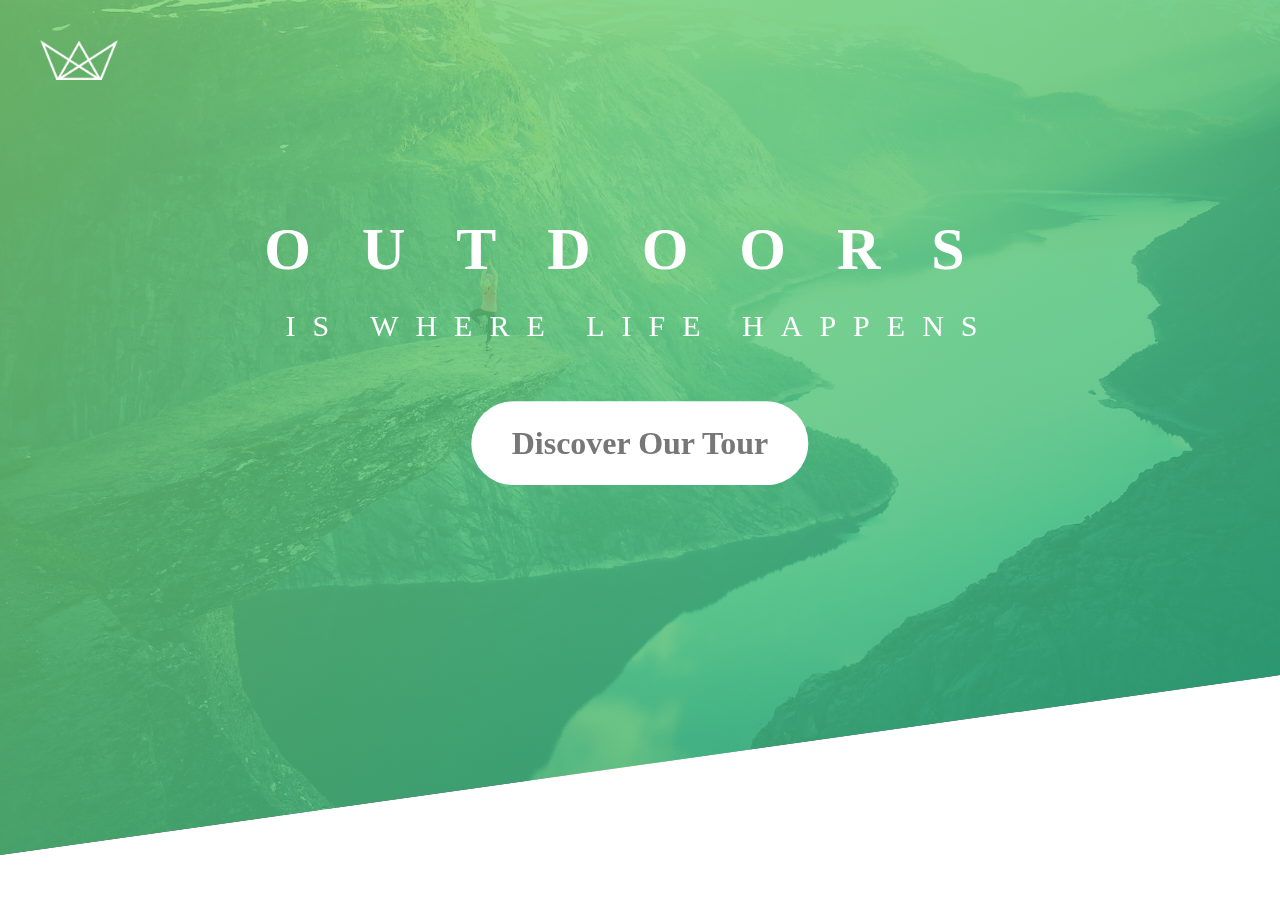
==== natours/natours.html @ 63227fed "Rename index.html to natours.html" ====
<!DOCTYPE html>
<html lang="en" dir="ltr">
  <head>
    <meta charset="utf-8">
    <link rel="stylesheet" href="master.css">
    <link href="https://fonts.googleapis.com/css2?family=Lato:wght@100;400;700&display=swap" rel="stylesheet">
    <title></title>
  </head>




  <body>


    <header class="header">

<div class="logo-box">
<img src="images/logo-white.png" alt="logo " class="logo">
</div>

<div class="textbox">

<h1 class="heading">
  <span class="mainhead">OUTDOORS</span>
  <span class="subhead">IS WHERE LIFE HAPPENS</span>
  <a href="#" class="btn btn-white">Discover Our Tour</a>
</h1>

</div>


    </header>


  </body>
</html>
---- natours/master.css ----
*{
  margin:0px;
  padding: 0px;
  box-sizing: border-box;
}


body{
  font-style: "Lato" ,san-serif;
   font-weight: 400;
   font-size: 16px;
   line-height: 1.7;
   color: #777;

}

header{
  height: 95vh;

  background-image:linear-gradient(to bottom right ,hsla(111, 54%, 63%, 0.8),hsla(159, 63%, 43%, 0.8)),url("images/hero.jpg");
position: relative;
  background-repeat: no-repeat;
  background-attachment: scroll;
  background-size: cover;
  background-position: top;
clip-path: polygon(0% 0%,100% 0%,100% 75vh ,0% 100%);
}


.logo-box{
  position:absolute;
  top:40px;
  left:40px;

}

.logo{
  height: 40px;

}

.textbox{
  position: absolute;
  top:40%;
  left:50%;
  transform: translate(-50%,-50%);
  text-align: center;


}

.heading{
  color:white;
  backface-visibility: hidden;   /*it is to avoid shakiness in animation */
}


.mainhead{
  display: block;
  font-size:60px;
  letter-spacing:51px;
  font-weight: 700;
  animation: moveright;
  animation-duration: 2s;
animation-timing-function: ease-out; /* shows how fast and slow the animation will go it is fast at beg and slow at end  */
}


.subhead{
  display: block;
font-size: 30px;
font-weight: 100;
letter-spacing: 17px;

animation: moveleft;
animation-duration: 2s;
animation-timing-function: ease-out;
margin-bottom: 50px;

}




@keyframes moveright {
  0%{
    opacity:  0;
    transform: translateX(-40%);
  }

70%{
  opacity: 0.7;
  transform: translateX(20px);
}


100%{
  opacity: 1;
  transform: translateX(0%);
}

}



@keyframes moveleft {
  0%{
    opacity:  0;
    transform: translateX(400px);
  }

70%{
  opacity: 0.7;
  transform: translateX(-20px);
}


100%{
  opacity: 1;
  transform: translateX(0%);
}

}






.btn{
  border-radius: 100px;
  padding: 15px 40px;
text-decoration: none;
transition: all 0.2s ;   /* alternative of @keyframes animation it makes transition smooth and not abrupt changes */
display: inline-block;
animation-fill-mode: backwards;
}


.btn:hover{
transform: translateY(-3px);
box-shadow: 0 10px 20px rgba(0, 0, 0, 0.2);

}


.btn:active{
transform: translateY(1px);
box-shadow: 0 5px 10px rgba(0, 0, 0, 0.2);

}




.btn-white{

  background-color: white;
  color:#777;
}
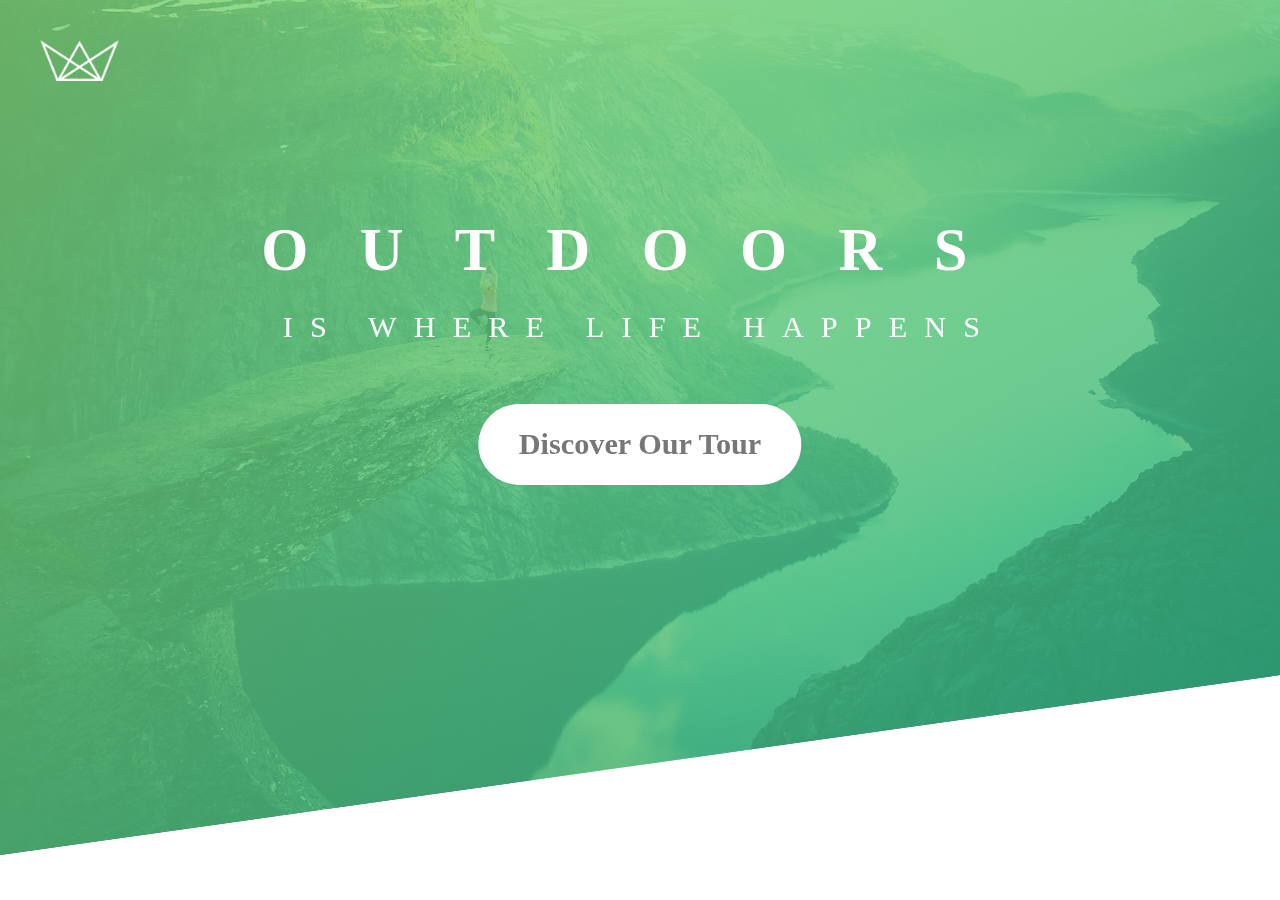
==== commit ac68e053: "installed a sass file .scss" ====
--- a/natours/natours.html
+++ b/natours/natours.html
@@ -2,7 +2,7 @@
 <html lang="en" dir="ltr">
   <head>
     <meta charset="utf-8">
-    <link rel="stylesheet" href="master.css">
+    <link rel="stylesheet" href="styles.css">
     <link href="https://fonts.googleapis.com/css2?family=Lato:wght@100;400;700&display=swap" rel="stylesheet">
     <title></title>
   </head>
--- a/natours/styles.css
+++ b/natours/styles.css
@@ -0,0 +1,190 @@
+* {
+  margin: 0px;
+  padding: 0px;
+  -webkit-box-sizing: border-box;
+          box-sizing: border-box;
+}
+
+html {
+  font-size: 63%;
+}
+
+body {
+  font-style: "Lato" ,san-serif;
+  font-weight: 400;
+  font-size: 1.6rem;
+  line-height: 1.7;
+  color: #777;
+}
+
+header {
+  height: 95vh;
+  background-image: -webkit-gradient(linear, left top, right bottom, from(rgba(125, 212, 110, 0.8)), to(rgba(41, 179, 130, 0.8))), url("images/hero.jpg");
+  background-image: linear-gradient(to bottom right, rgba(125, 212, 110, 0.8), rgba(41, 179, 130, 0.8)), url("images/hero.jpg");
+  position: relative;
+  background-repeat: no-repeat;
+  background-attachment: scroll;
+  background-size: cover;
+  background-position: top;
+  -webkit-clip-path: polygon(0% 0%, 100% 0%, 100% 75vh, 0% 100%);
+          clip-path: polygon(0% 0%, 100% 0%, 100% 75vh, 0% 100%);
+}
+
+.logo-box {
+  position: absolute;
+  top: 4rem;
+  left: 4rem;
+}
+
+.logo {
+  height: 4rem;
+}
+
+.textbox {
+  position: absolute;
+  top: 40%;
+  left: 50%;
+  -webkit-transform: translate(-50%, -50%);
+          transform: translate(-50%, -50%);
+  text-align: center;
+}
+
+.heading {
+  color: white;
+  -webkit-backface-visibility: hidden;
+          backface-visibility: hidden;
+  /*it is to avoid shakiness in animation */
+}
+
+.mainhead {
+  display: block;
+  font-size: 6rem;
+  letter-spacing: 5.1rem;
+  font-weight: 700;
+  -webkit-animation: moveright;
+          animation: moveright;
+  -webkit-animation-duration: 2s;
+          animation-duration: 2s;
+  -webkit-animation-timing-function: ease-out;
+          animation-timing-function: ease-out;
+  /* shows how fast and slow the animation will go it is fast at beg and slow at end  */
+}
+
+.subhead {
+  display: block;
+  font-size: 3rem;
+  font-weight: 100;
+  letter-spacing: 1.7rem;
+  -webkit-animation: moveleft;
+          animation: moveleft;
+  -webkit-animation-duration: 2s;
+          animation-duration: 2s;
+  -webkit-animation-timing-function: ease-out;
+          animation-timing-function: ease-out;
+  margin-bottom: 5rem;
+}
+
+@-webkit-keyframes moveright {
+  0% {
+    opacity: 0;
+    -webkit-transform: translateX(-40%);
+            transform: translateX(-40%);
+  }
+  70% {
+    opacity: 0.7;
+    -webkit-transform: translateX(2rem);
+            transform: translateX(2rem);
+  }
+  100% {
+    opacity: 1;
+    -webkit-transform: translateX(0%);
+            transform: translateX(0%);
+  }
+}
+
+@keyframes moveright {
+  0% {
+    opacity: 0;
+    -webkit-transform: translateX(-40%);
+            transform: translateX(-40%);
+  }
+  70% {
+    opacity: 0.7;
+    -webkit-transform: translateX(2rem);
+            transform: translateX(2rem);
+  }
+  100% {
+    opacity: 1;
+    -webkit-transform: translateX(0%);
+            transform: translateX(0%);
+  }
+}
+
+@-webkit-keyframes moveleft {
+  0% {
+    opacity: 0;
+    -webkit-transform: translateX(4rem);
+            transform: translateX(4rem);
+  }
+  70% {
+    opacity: 0.7;
+    -webkit-transform: translateX(-2rem);
+            transform: translateX(-2rem);
+  }
+  100% {
+    opacity: 1;
+    -webkit-transform: translateX(0%);
+            transform: translateX(0%);
+  }
+}
+
+@keyframes moveleft {
+  0% {
+    opacity: 0;
+    -webkit-transform: translateX(4rem);
+            transform: translateX(4rem);
+  }
+  70% {
+    opacity: 0.7;
+    -webkit-transform: translateX(-2rem);
+            transform: translateX(-2rem);
+  }
+  100% {
+    opacity: 1;
+    -webkit-transform: translateX(0%);
+            transform: translateX(0%);
+  }
+}
+
+.btn {
+  border-radius: 10rem;
+  padding: 1.5rem 4rem;
+  text-decoration: none;
+  -webkit-transition: all 0.2s;
+  transition: all 0.2s;
+  /* alternative of @keyframes animation it makes transition smooth and not abrupt changes */
+  display: inline-block;
+  -webkit-animation-fill-mode: backwards;
+          animation-fill-mode: backwards;
+  font-size: 3rem;
+}
+
+.btn:hover {
+  -webkit-transform: translateY(-3px);
+          transform: translateY(-3px);
+  -webkit-box-shadow: 0 2px 20px rgba(0, 0, 0, 0.2);
+          box-shadow: 0 2px 20px rgba(0, 0, 0, 0.2);
+}
+
+.btn:active {
+  -webkit-transform: translateY(1px);
+          transform: translateY(1px);
+  -webkit-box-shadow: 0 10px 10px rgba(0, 0, 0, 0.2);
+          box-shadow: 0 10px 10px rgba(0, 0, 0, 0.2);
+}
+
+.btn-white {
+  background-color: white;
+  color: #777;
+}
+/*# sourceMappingURL=styles.css.map */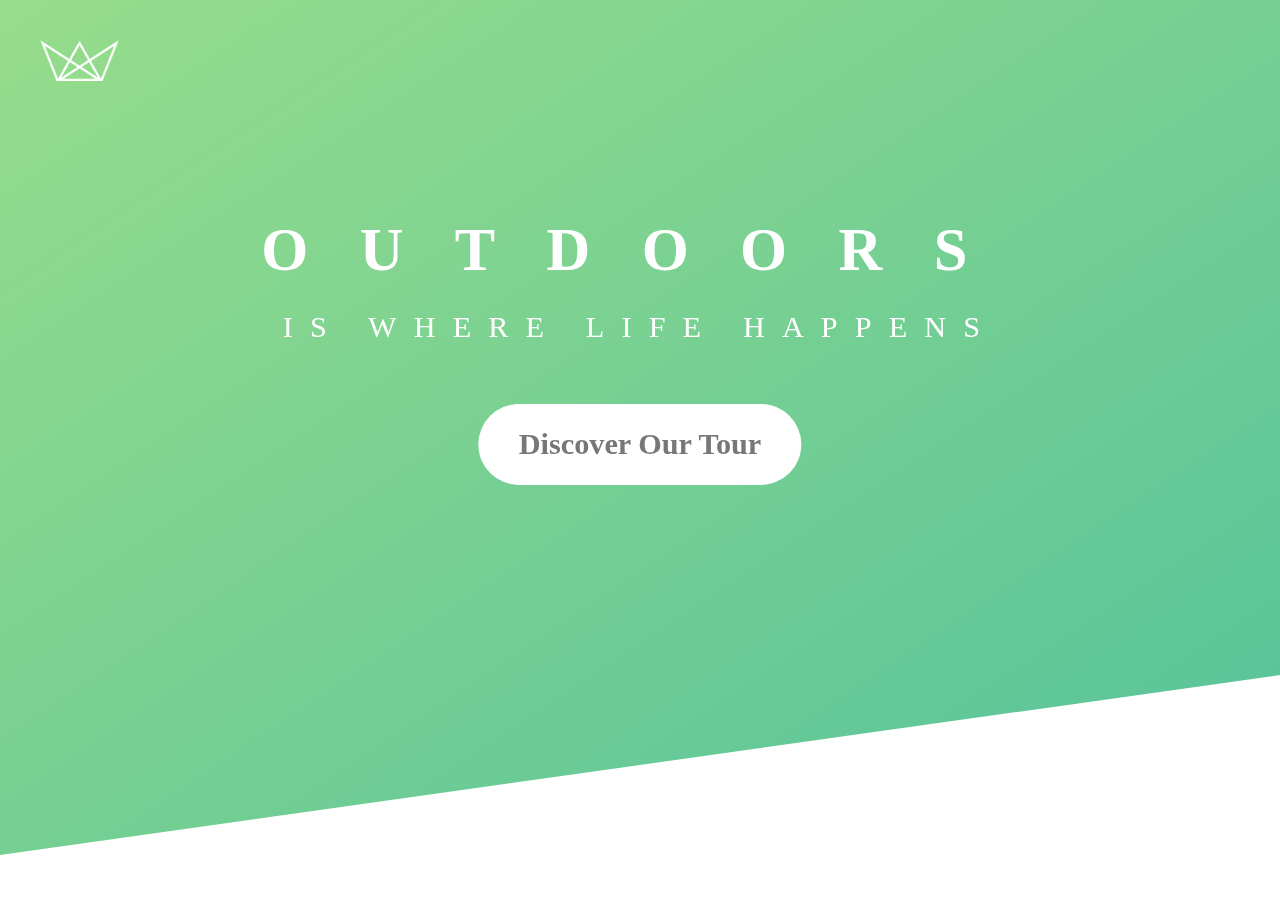
==== commit 8cd60bf0: "new architecture made broke the projects in multiple sass file" ====
--- a/natours/natours.html
+++ b/natours/natours.html
@@ -2,7 +2,7 @@
 <html lang="en" dir="ltr">
   <head>
     <meta charset="utf-8">
-    <link rel="stylesheet" href="styles.css">
+    <link rel="stylesheet" href="sass/styles.css">
     <link href="https://fonts.googleapis.com/css2?family=Lato:wght@100;400;700&display=swap" rel="stylesheet">
     <title></title>
   </head>
--- a/natours/sass/styles.css
+++ b/natours/sass/styles.css
@@ -0,0 +1,190 @@
+* {
+  margin: 0px;
+  padding: 0px;
+  -webkit-box-sizing: border-box;
+          box-sizing: border-box;
+}
+
+html {
+  font-size: 63%;
+}
+
+body {
+  font-style: "Lato" ,san-serif;
+  font-weight: 400;
+  font-size: 1.6rem;
+  line-height: 1.7;
+  color: #777;
+}
+
+header {
+  height: 95vh;
+  background-image: -webkit-gradient(linear, left top, right bottom, from(rgba(125, 212, 110, 0.8)), to(rgba(41, 179, 130, 0.8))), url("images/hero.jpg");
+  background-image: linear-gradient(to bottom right, rgba(125, 212, 110, 0.8), rgba(41, 179, 130, 0.8)), url("images/hero.jpg");
+  position: relative;
+  background-repeat: no-repeat;
+  background-attachment: scroll;
+  background-size: cover;
+  background-position: top;
+  -webkit-clip-path: polygon(0% 0%, 100% 0%, 100% 75vh, 0% 100%);
+          clip-path: polygon(0% 0%, 100% 0%, 100% 75vh, 0% 100%);
+}
+
+.logo-box {
+  position: absolute;
+  top: 4rem;
+  left: 4rem;
+}
+
+.logo {
+  height: 4rem;
+}
+
+.textbox {
+  position: absolute;
+  top: 40%;
+  left: 50%;
+  -webkit-transform: translate(-50%, -50%);
+          transform: translate(-50%, -50%);
+  text-align: center;
+}
+
+.heading {
+  color: white;
+  -webkit-backface-visibility: hidden;
+          backface-visibility: hidden;
+  /*it is to avoid shakiness in animation */
+}
+
+.mainhead {
+  display: block;
+  font-size: 6rem;
+  letter-spacing: 5.1rem;
+  font-weight: 700;
+  -webkit-animation: moveright;
+          animation: moveright;
+  -webkit-animation-duration: 2s;
+          animation-duration: 2s;
+  -webkit-animation-timing-function: ease-out;
+          animation-timing-function: ease-out;
+  /* shows how fast and slow the animation will go it is fast at beg and slow at end  */
+}
+
+.subhead {
+  display: block;
+  font-size: 3rem;
+  font-weight: 100;
+  letter-spacing: 1.7rem;
+  -webkit-animation: moveleft;
+          animation: moveleft;
+  -webkit-animation-duration: 2s;
+          animation-duration: 2s;
+  -webkit-animation-timing-function: ease-out;
+          animation-timing-function: ease-out;
+  margin-bottom: 5rem;
+}
+
+@-webkit-keyframes moveright {
+  0% {
+    opacity: 0;
+    -webkit-transform: translateX(-40%);
+            transform: translateX(-40%);
+  }
+  70% {
+    opacity: 0.7;
+    -webkit-transform: translateX(2rem);
+            transform: translateX(2rem);
+  }
+  100% {
+    opacity: 1;
+    -webkit-transform: translateX(0%);
+            transform: translateX(0%);
+  }
+}
+
+@keyframes moveright {
+  0% {
+    opacity: 0;
+    -webkit-transform: translateX(-40%);
+            transform: translateX(-40%);
+  }
+  70% {
+    opacity: 0.7;
+    -webkit-transform: translateX(2rem);
+            transform: translateX(2rem);
+  }
+  100% {
+    opacity: 1;
+    -webkit-transform: translateX(0%);
+            transform: translateX(0%);
+  }
+}
+
+@-webkit-keyframes moveleft {
+  0% {
+    opacity: 0;
+    -webkit-transform: translateX(4rem);
+            transform: translateX(4rem);
+  }
+  70% {
+    opacity: 0.7;
+    -webkit-transform: translateX(-2rem);
+            transform: translateX(-2rem);
+  }
+  100% {
+    opacity: 1;
+    -webkit-transform: translateX(0%);
+            transform: translateX(0%);
+  }
+}
+
+@keyframes moveleft {
+  0% {
+    opacity: 0;
+    -webkit-transform: translateX(4rem);
+            transform: translateX(4rem);
+  }
+  70% {
+    opacity: 0.7;
+    -webkit-transform: translateX(-2rem);
+            transform: translateX(-2rem);
+  }
+  100% {
+    opacity: 1;
+    -webkit-transform: translateX(0%);
+            transform: translateX(0%);
+  }
+}
+
+.btn {
+  border-radius: 10rem;
+  padding: 1.5rem 4rem;
+  text-decoration: none;
+  -webkit-transition: all 0.2s;
+  transition: all 0.2s;
+  /* alternative of @keyframes animation it makes transition smooth and not abrupt changes */
+  display: inline-block;
+  -webkit-animation-fill-mode: backwards;
+          animation-fill-mode: backwards;
+  font-size: 3rem;
+}
+
+.btn:hover {
+  -webkit-transform: translateY(-3px);
+          transform: translateY(-3px);
+  -webkit-box-shadow: 0 2px 20px rgba(0, 0, 0, 0.2);
+          box-shadow: 0 2px 20px rgba(0, 0, 0, 0.2);
+}
+
+.btn:active {
+  -webkit-transform: translateY(1px);
+          transform: translateY(1px);
+  -webkit-box-shadow: 0 10px 10px rgba(0, 0, 0, 0.2);
+          box-shadow: 0 10px 10px rgba(0, 0, 0, 0.2);
+}
+
+.btn-white {
+  background-color: white;
+  color: #777;
+}
+/*# sourceMappingURL=styles.css.map */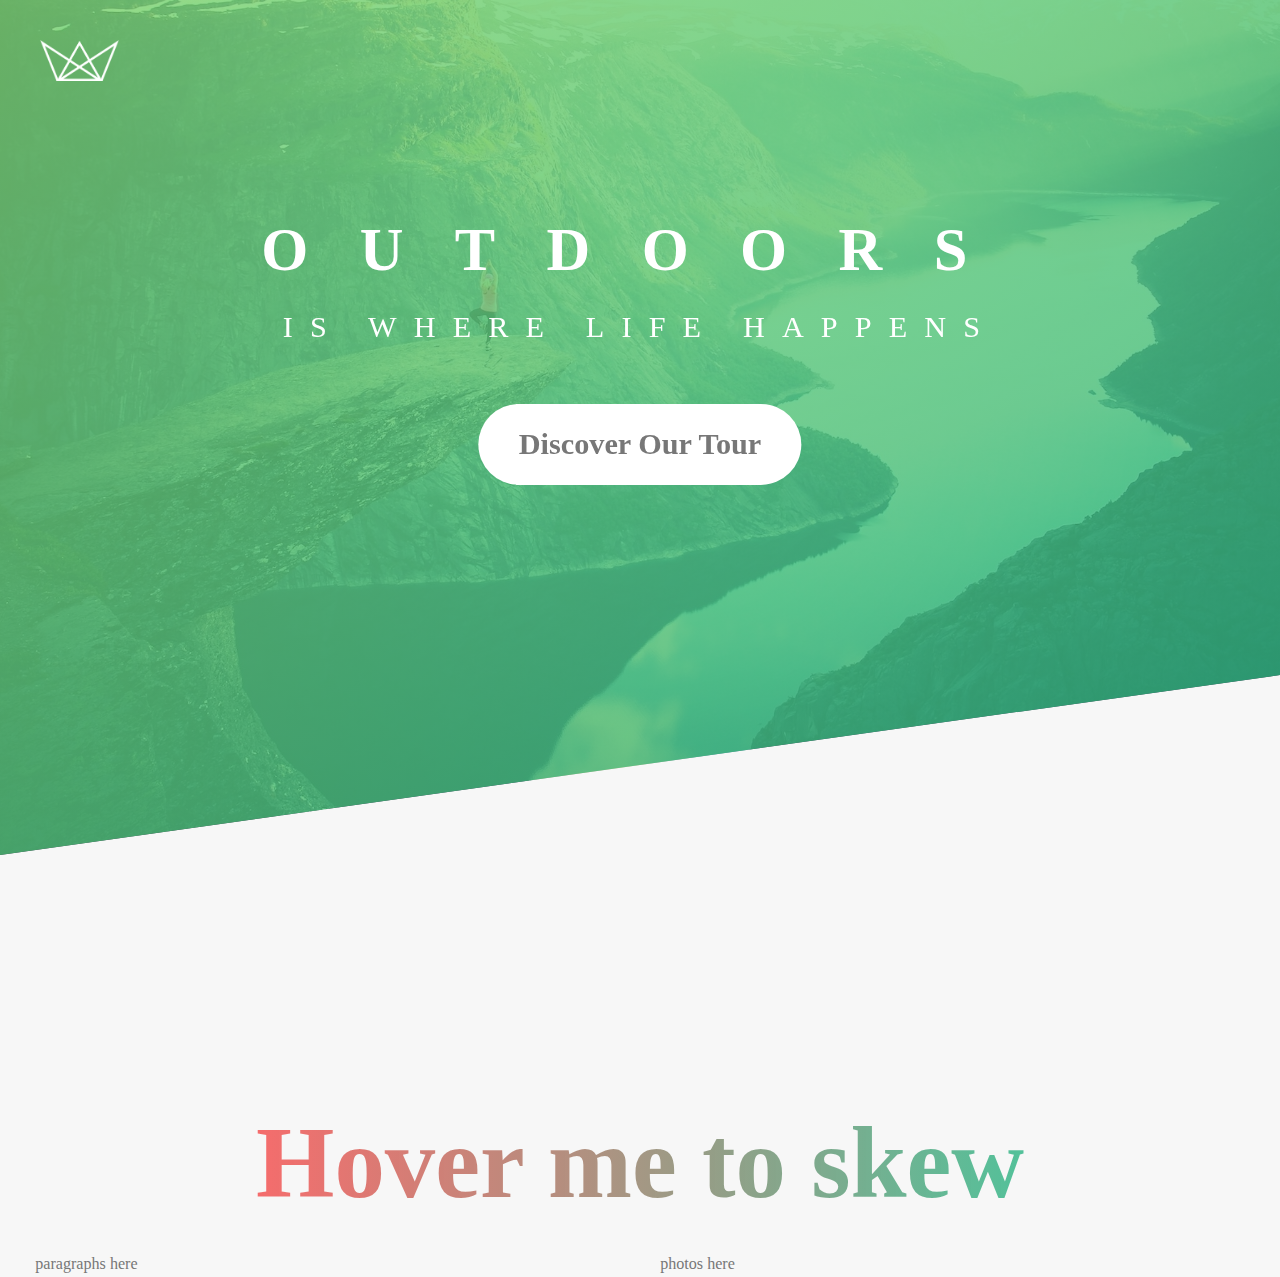
==== commit 27305efd: "fixed the links in index.html(pro website). introduced skew in natours" ====
--- a/natours/natours.html
+++ b/natours/natours.html
@@ -29,8 +29,23 @@
 
 </div>
 
+ </header>
 
-    </header>
+
+<main>
+  <section class="about-us">
+    <div class="u-center">
+      <h1 class="heading-grad">Hover me to skew</h1>
+    </div>
+      <div class="row">
+        <div class="col-1">paragraphs here</div>
+        <div class="col-1" > photos here</div>
+      </div>
+    
+  </section>
+</main>
+
+
 
 
   </body>
--- a/natours/sass/styles.css
+++ b/natours/sass/styles.css
@@ -1,12 +1,119 @@
+@-webkit-keyframes moveright {
+  0% {
+    opacity: 0;
+    -webkit-transform: translateX(-40%);
+    transform: translateX(-40%);
+  }
+  70% {
+    opacity: 0.7;
+    -webkit-transform: translateX(2rem);
+    transform: translateX(2rem);
+  }
+  100% {
+    opacity: 1;
+    -webkit-transform: translateX(0%);
+    transform: translateX(0%);
+  }
+}
+
+@keyframes moveright {
+  0% {
+    opacity: 0;
+    -webkit-transform: translateX(-40%);
+    transform: translateX(-40%);
+  }
+  70% {
+    opacity: 0.7;
+    -webkit-transform: translateX(2rem);
+    transform: translateX(2rem);
+  }
+  100% {
+    opacity: 1;
+    -webkit-transform: translateX(0%);
+    transform: translateX(0%);
+  }
+}
+
+@-webkit-keyframes moveleft {
+  0% {
+    opacity: 0;
+    -webkit-transform: translateX(4rem);
+    transform: translateX(4rem);
+  }
+  70% {
+    opacity: 0.7;
+    -webkit-transform: translateX(-2rem);
+    transform: translateX(-2rem);
+  }
+  100% {
+    opacity: 1;
+    -webkit-transform: translateX(0%);
+    transform: translateX(0%);
+  }
+}
+
+@keyframes moveleft {
+  0% {
+    opacity: 0;
+    -webkit-transform: translateX(4rem);
+    transform: translateX(4rem);
+  }
+  70% {
+    opacity: 0.7;
+    -webkit-transform: translateX(-2rem);
+    transform: translateX(-2rem);
+  }
+  100% {
+    opacity: 1;
+    -webkit-transform: translateX(0%);
+    transform: translateX(0%);
+  }
+}
+
 * {
   margin: 0px;
   padding: 0px;
   -webkit-box-sizing: border-box;
-          box-sizing: border-box;
+  box-sizing: border-box;
 }
 
 html {
   font-size: 63%;
+}
+
+.heading {
+  color: white;
+  -webkit-backface-visibility: hidden;
+  backface-visibility: hidden;
+  /*it is to avoid shakiness in animation */
+}
+
+.mainhead {
+  display: block;
+  font-size: 6rem;
+  letter-spacing: 5.1rem;
+  font-weight: 700;
+  -webkit-animation: moveright;
+  animation: moveright;
+  -webkit-animation-duration: 2s;
+  animation-duration: 2s;
+  -webkit-animation-timing-function: ease-out;
+  animation-timing-function: ease-out;
+  /* shows how fast and slow the animation will go it is fast at beg and slow at end  */
+}
+
+.subhead {
+  display: block;
+  font-size: 3rem;
+  font-weight: 100;
+  letter-spacing: 1.7rem;
+  -webkit-animation: moveleft;
+  animation: moveleft;
+  -webkit-animation-duration: 2s;
+  animation-duration: 2s;
+  -webkit-animation-timing-function: ease-out;
+  animation-timing-function: ease-out;
+  margin-bottom: 5rem;
 }
 
 body {
@@ -17,143 +124,25 @@
   color: #777;
 }
 
-header {
-  height: 95vh;
-  background-image: -webkit-gradient(linear, left top, right bottom, from(rgba(125, 212, 110, 0.8)), to(rgba(41, 179, 130, 0.8))), url("images/hero.jpg");
-  background-image: linear-gradient(to bottom right, rgba(125, 212, 110, 0.8), rgba(41, 179, 130, 0.8)), url("images/hero.jpg");
-  position: relative;
-  background-repeat: no-repeat;
-  background-attachment: scroll;
-  background-size: cover;
-  background-position: top;
-  -webkit-clip-path: polygon(0% 0%, 100% 0%, 100% 75vh, 0% 100%);
-          clip-path: polygon(0% 0%, 100% 0%, 100% 75vh, 0% 100%);
-}
-
-.logo-box {
-  position: absolute;
-  top: 4rem;
-  left: 4rem;
-}
-
-.logo {
-  height: 4rem;
-}
-
-.textbox {
-  position: absolute;
-  top: 40%;
-  left: 50%;
-  -webkit-transform: translate(-50%, -50%);
-          transform: translate(-50%, -50%);
+.heading-grad {
+  display: inline-block;
+  background-image: -webkit-gradient(linear, left top, right top, from(#f56c6c), to(rgba(41, 179, 130, 0.8)));
+  background-image: linear-gradient(to right, #f56c6c, rgba(41, 179, 130, 0.8));
+  font-size: 10rem;
+  font-weight: 700;
+  -webkit-background-clip: text;
+  color: transparent;
+  -webkit-transition: all .2s;
+  transition: all .2s;
+}
+
+.heading-grad:hover {
+  -webkit-transform: skew(15deg, 5deg);
+          transform: skew(15deg, 5deg);
+}
+
+.u-center {
   text-align: center;
-}
-
-.heading {
-  color: white;
-  -webkit-backface-visibility: hidden;
-          backface-visibility: hidden;
-  /*it is to avoid shakiness in animation */
-}
-
-.mainhead {
-  display: block;
-  font-size: 6rem;
-  letter-spacing: 5.1rem;
-  font-weight: 700;
-  -webkit-animation: moveright;
-          animation: moveright;
-  -webkit-animation-duration: 2s;
-          animation-duration: 2s;
-  -webkit-animation-timing-function: ease-out;
-          animation-timing-function: ease-out;
-  /* shows how fast and slow the animation will go it is fast at beg and slow at end  */
-}
-
-.subhead {
-  display: block;
-  font-size: 3rem;
-  font-weight: 100;
-  letter-spacing: 1.7rem;
-  -webkit-animation: moveleft;
-          animation: moveleft;
-  -webkit-animation-duration: 2s;
-          animation-duration: 2s;
-  -webkit-animation-timing-function: ease-out;
-          animation-timing-function: ease-out;
-  margin-bottom: 5rem;
-}
-
-@-webkit-keyframes moveright {
-  0% {
-    opacity: 0;
-    -webkit-transform: translateX(-40%);
-            transform: translateX(-40%);
-  }
-  70% {
-    opacity: 0.7;
-    -webkit-transform: translateX(2rem);
-            transform: translateX(2rem);
-  }
-  100% {
-    opacity: 1;
-    -webkit-transform: translateX(0%);
-            transform: translateX(0%);
-  }
-}
-
-@keyframes moveright {
-  0% {
-    opacity: 0;
-    -webkit-transform: translateX(-40%);
-            transform: translateX(-40%);
-  }
-  70% {
-    opacity: 0.7;
-    -webkit-transform: translateX(2rem);
-            transform: translateX(2rem);
-  }
-  100% {
-    opacity: 1;
-    -webkit-transform: translateX(0%);
-            transform: translateX(0%);
-  }
-}
-
-@-webkit-keyframes moveleft {
-  0% {
-    opacity: 0;
-    -webkit-transform: translateX(4rem);
-            transform: translateX(4rem);
-  }
-  70% {
-    opacity: 0.7;
-    -webkit-transform: translateX(-2rem);
-            transform: translateX(-2rem);
-  }
-  100% {
-    opacity: 1;
-    -webkit-transform: translateX(0%);
-            transform: translateX(0%);
-  }
-}
-
-@keyframes moveleft {
-  0% {
-    opacity: 0;
-    -webkit-transform: translateX(4rem);
-            transform: translateX(4rem);
-  }
-  70% {
-    opacity: 0.7;
-    -webkit-transform: translateX(-2rem);
-            transform: translateX(-2rem);
-  }
-  100% {
-    opacity: 1;
-    -webkit-transform: translateX(0%);
-            transform: translateX(0%);
-  }
 }
 
 .btn {
@@ -165,26 +154,85 @@
   /* alternative of @keyframes animation it makes transition smooth and not abrupt changes */
   display: inline-block;
   -webkit-animation-fill-mode: backwards;
-          animation-fill-mode: backwards;
+  animation-fill-mode: backwards;
   font-size: 3rem;
 }
 
 .btn:hover {
   -webkit-transform: translateY(-3px);
-          transform: translateY(-3px);
+  transform: translateY(-3px);
   -webkit-box-shadow: 0 2px 20px rgba(0, 0, 0, 0.2);
-          box-shadow: 0 2px 20px rgba(0, 0, 0, 0.2);
+  box-shadow: 0 2px 20px rgba(0, 0, 0, 0.2);
 }
 
 .btn:active {
   -webkit-transform: translateY(1px);
-          transform: translateY(1px);
+  transform: translateY(1px);
   -webkit-box-shadow: 0 10px 10px rgba(0, 0, 0, 0.2);
-          box-shadow: 0 10px 10px rgba(0, 0, 0, 0.2);
+  box-shadow: 0 10px 10px rgba(0, 0, 0, 0.2);
 }
 
 .btn-white {
   background-color: white;
   color: #777;
 }
+
+header {
+  height: 95vh;
+  background-image: -webkit-gradient(linear, left top, right bottom, from(rgba(125, 212, 110, 0.8)), to(rgba(41, 179, 130, 0.8))), url("../images/hero.jpg");
+  background-image: linear-gradient(to bottom right, rgba(125, 212, 110, 0.8), rgba(41, 179, 130, 0.8)), url("../images/hero.jpg");
+  position: relative;
+  background-repeat: no-repeat;
+  background-attachment: scroll;
+  background-size: cover;
+  background-position: top;
+  -webkit-clip-path: polygon(0% 0%, 100% 0%, 100% 75vh, 0% 100%);
+  clip-path: polygon(0% 0%, 100% 0%, 100% 75vh, 0% 100%);
+}
+
+.logo-box {
+  position: absolute;
+  top: 4rem;
+  left: 4rem;
+}
+
+.logo {
+  height: 4rem;
+}
+
+.textbox {
+  position: absolute;
+  top: 40%;
+  left: 50%;
+  -webkit-transform: translate(-50%, -50%);
+  transform: translate(-50%, -50%);
+  text-align: center;
+}
+
+.row {
+  max-width: 120rem;
+  margin: 0px auto;
+}
+
+.row:after {
+  content: "";
+  clear: both;
+  display: table;
+}
+
+.col-1 {
+  width: calc((100% - 4rem)/2);
+  margin-right: 4rem;
+  float: left;
+}
+
+.col-1:last-child {
+  margin-right: 0rem;
+}
+
+.about-us {
+  background-color: #f7f7f7;
+  padding-top: 40rem;
+  margin-top: -20vh;
+}
 /*# sourceMappingURL=styles.css.map */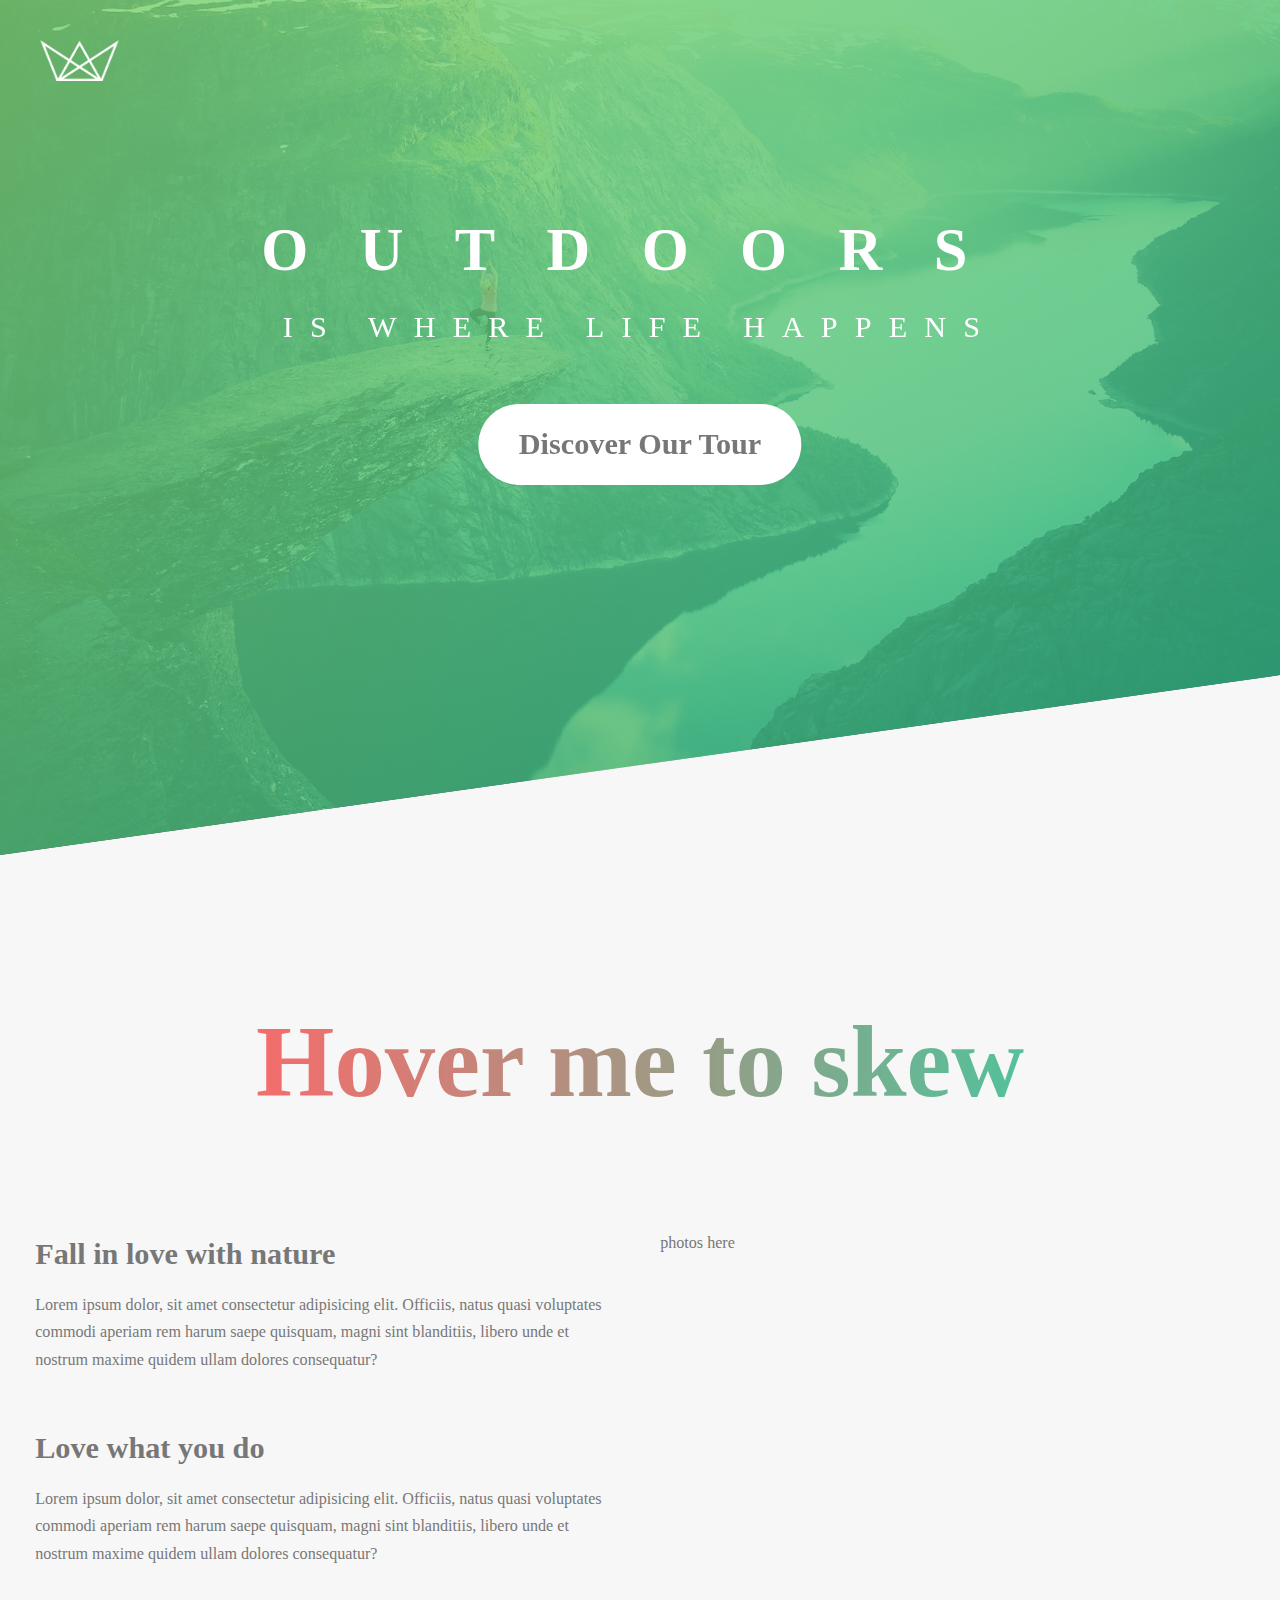
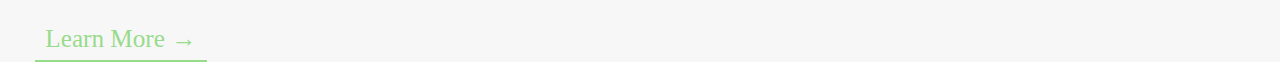
==== commit b61fb39b: "Learn more button added and some paragaraph" ====
--- a/natours/natours.html
+++ b/natours/natours.html
@@ -34,11 +34,21 @@
 
 <main>
   <section class="about-us">
+
     <div class="u-center">
-      <h1 class="heading-grad">Hover me to skew</h1>
+      <h1 class="heading-grad text-shadow bottom-margin-big">Hover me to skew</h1>
     </div>
+
       <div class="row">
-        <div class="col-1">paragraphs here</div>
+        <div class="col-1">
+          <h3 class="heading-tertiary bottom-margin-small">Fall in love with nature</h3>
+          <p class="paragraph">Lorem ipsum dolor, sit amet consectetur adipisicing elit. Officiis, natus quasi voluptates commodi aperiam rem harum saepe quisquam, magni sint blanditiis, libero unde et nostrum maxime quidem ullam dolores consequatur?</p>
+        
+          <h3 class="heading-tertiary bottom-margin-small top-margin-small">Love what you do</h3>
+          <p class="paragraph">Lorem ipsum dolor, sit amet consectetur adipisicing elit. Officiis, natus quasi voluptates commodi aperiam rem harum saepe quisquam, magni sint blanditiis, libero unde et nostrum maxime quidem ullam dolores consequatur?</p>
+          <a href="#"><div class="button-small top-margin-small">Learn More &rarr; </div></a>
+
+        </div>
         <div class="col-1" > photos here</div>
       </div>
     
--- a/natours/sass/styles.css
+++ b/natours/sass/styles.css
@@ -130,8 +130,9 @@
   background-image: linear-gradient(to right, #f56c6c, rgba(41, 179, 130, 0.8));
   font-size: 10rem;
   font-weight: 700;
+  background-clip: text;
   -webkit-background-clip: text;
-  color: transparent;
+  -webkit-text-fill-color: transparent;
   -webkit-transition: all .2s;
   transition: all .2s;
 }
@@ -141,8 +142,33 @@
           transform: skew(15deg, 5deg);
 }
 
+.paragraph:last-child {
+  margin-bottom: 0;
+}
+
+.heading-tertiary {
+  font-size: 3rem;
+  font-weight: 700;
+}
+
 .u-center {
   text-align: center;
+}
+
+.bottom-margin-big {
+  margin-bottom: 8rem;
+}
+
+.bottom-margin-small {
+  margin-bottom: 1rem;
+}
+
+.top-margin-big {
+  margin-top: 8rem;
+}
+
+.top-margin-small {
+  margin-top: 5rem;
 }
 
 .btn {
@@ -177,6 +203,45 @@
   color: #777;
 }
 
+/*
+.text-shadow{
+    &:hover{
+    text-shadow: .5rem  .5rem 2rem black;
+    z-index: 200;
+    }
+}
+ this is not working
+*/
+.button-small {
+  border-bottom-color: rgba(125, 212, 110, 0.8);
+  border-bottom-width: .2rem;
+  border-bottom-style: solid;
+  color: white;
+  text-decoration: none;
+  display: inline-block;
+  width: 17rem;
+  font-size: 2.5rem;
+  text-align: center;
+  color: rgba(125, 212, 110, 0.8);
+}
+
+.button-small:hover {
+  background-color: rgba(125, 212, 110, 0.8);
+  -webkit-transform: translateY(-0.5rem);
+          transform: translateY(-0.5rem);
+  color: white;
+  background-color: rgba(125, 212, 110, 0.8);
+  -webkit-box-shadow: 0 2px 20px rgba(0, 0, 0, 0.2);
+          box-shadow: 0 2px 20px rgba(0, 0, 0, 0.2);
+}
+
+.button-small:active {
+  -webkit-transform: translateY(0.3rem);
+          transform: translateY(0.3rem);
+  -webkit-box-shadow: 0 10px 10px rgba(0, 0, 0, 0.2);
+          box-shadow: 0 10px 10px rgba(0, 0, 0, 0.2);
+}
+
 header {
   height: 95vh;
   background-image: -webkit-gradient(linear, left top, right bottom, from(rgba(125, 212, 110, 0.8)), to(rgba(41, 179, 130, 0.8))), url("../images/hero.jpg");
@@ -232,7 +297,7 @@
 
 .about-us {
   background-color: #f7f7f7;
-  padding-top: 40rem;
+  padding-top: 30rem;
   margin-top: -20vh;
 }
 /*# sourceMappingURL=styles.css.map */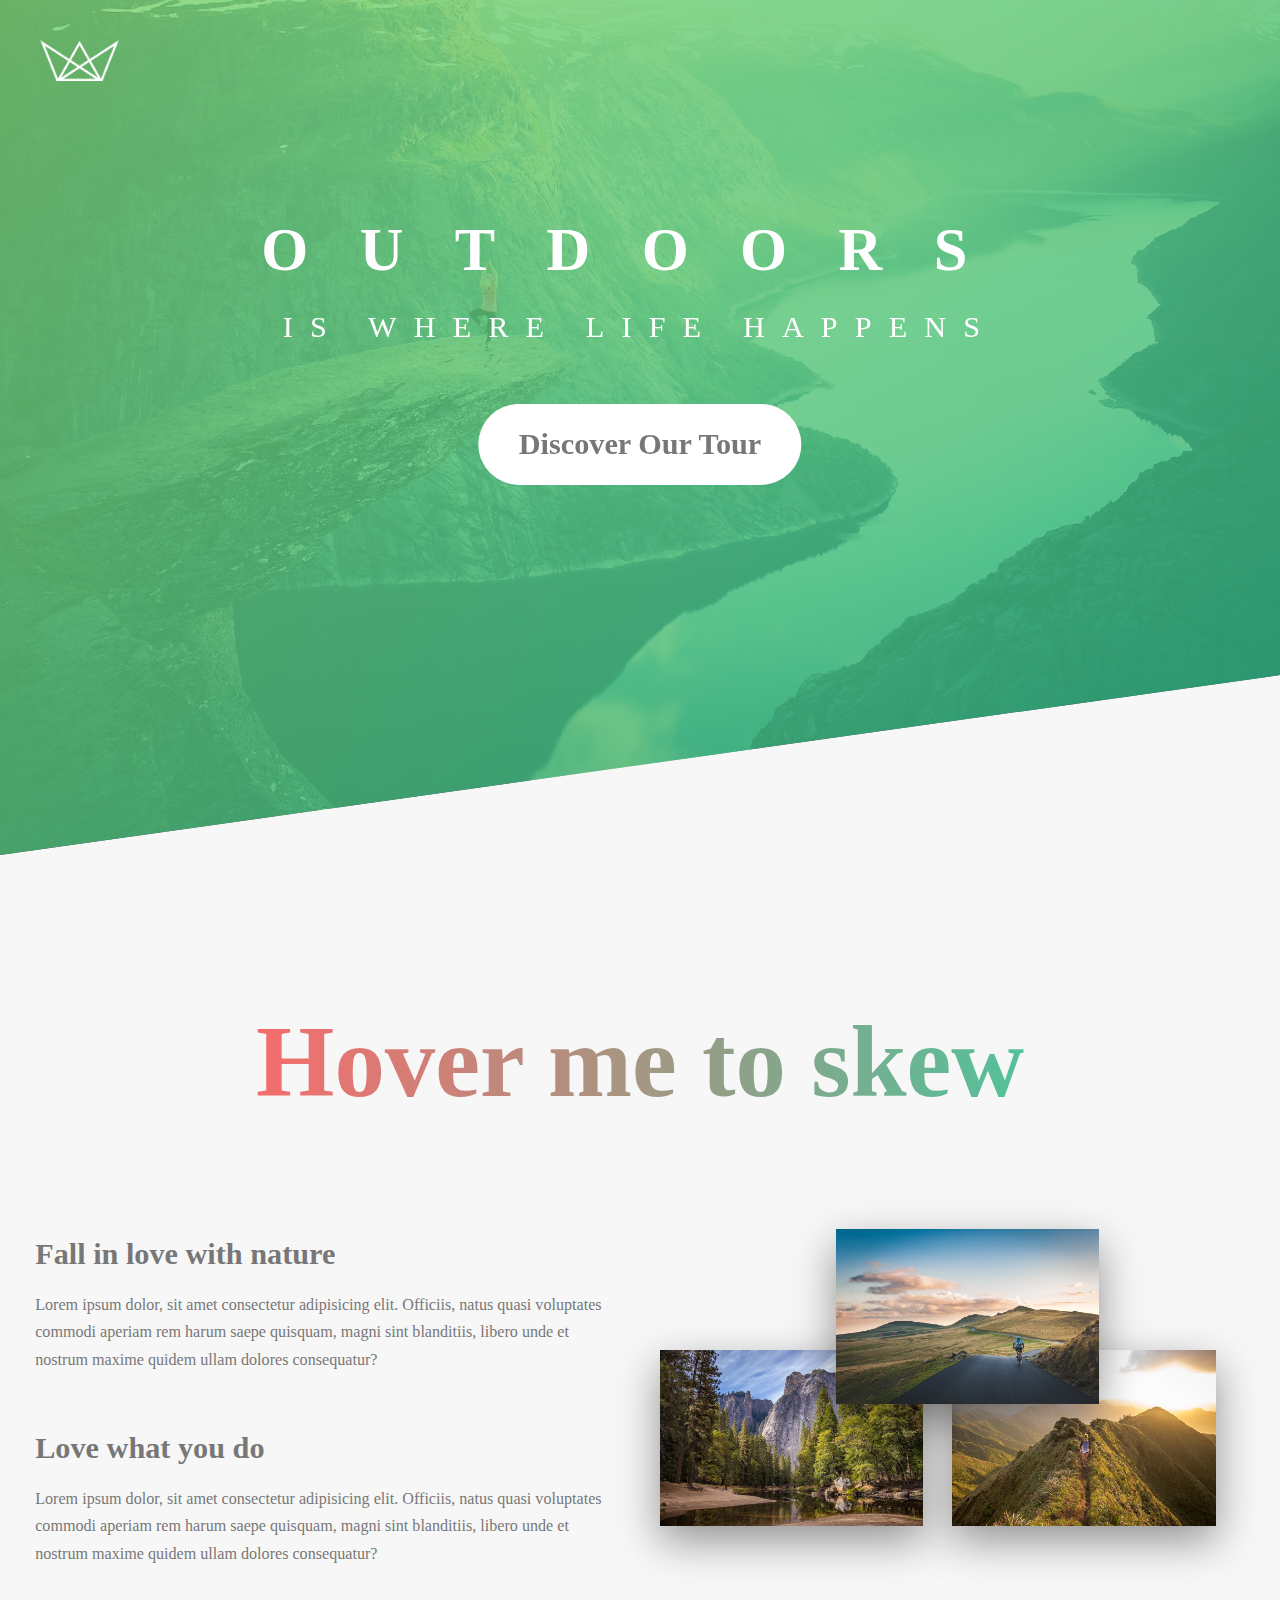
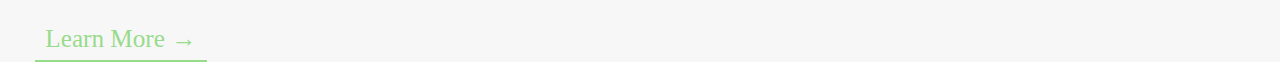
==== commit 128e1463: "introduced images with hover scale effect but could not do the not hover scale down condition" ====
--- a/natours/natours.html
+++ b/natours/natours.html
@@ -49,7 +49,16 @@
           <a href="#"><div class="button-small top-margin-small">Learn More &rarr; </div></a>
 
         </div>
-        <div class="col-1" > photos here</div>
+        <div class="col-1" > 
+
+          <div class="composition">
+            <img src="images/nat-1-large.jpg" alt="pic1" class="composition__img composition__img-1">
+            <img src="images/nat-2-large.jpg" alt="pic2" class="composition__img composition__img-2">
+            <img src="images/nat-3-large.jpg" alt="pic3" class="composition__img composition__img-3">
+          
+          </div>
+
+        </div>
       </div>
     
   </section>
--- a/natours/sass/styles.css
+++ b/natours/sass/styles.css
@@ -242,6 +242,43 @@
           box-shadow: 0 10px 10px rgba(0, 0, 0, 0.2);
 }
 
+.composition {
+  position: relative;
+  height: 40rem;
+}
+
+.composition__img {
+  width: 45%;
+  position: absolute;
+  -webkit-box-shadow: 0 1.5rem 4rem rgba(0, 0, 0, 0.418);
+          box-shadow: 0 1.5rem 4rem rgba(0, 0, 0, 0.418);
+}
+
+.composition__img:hover {
+  -webkit-transform: scale(1.1, 1.1) translateY(-4rem);
+          transform: scale(1.1, 1.1) translateY(-4rem);
+  -webkit-box-shadow: 0 1.5rem 3rem rgba(0, 0, 0, 0.623);
+          box-shadow: 0 1.5rem 3rem rgba(0, 0, 0, 0.623);
+  outline: rgba(41, 179, 130, 0.8) solid 1rem;
+  outline-offset: 1rem;
+  z-index: 10;
+}
+
+.composition__img-1 {
+  top: 30%;
+}
+
+.composition__img-2 {
+  left: 30%;
+  z-index: 1;
+}
+
+.composition__img-3 {
+  top: 30%;
+  left: 50%;
+  z-index: 0;
+}
+
 header {
   height: 95vh;
   background-image: -webkit-gradient(linear, left top, right bottom, from(rgba(125, 212, 110, 0.8)), to(rgba(41, 179, 130, 0.8))), url("../images/hero.jpg");
@@ -277,6 +314,7 @@
 .row {
   max-width: 120rem;
   margin: 0px auto;
+  height: auto;
 }
 
 .row:after {
@@ -287,6 +325,7 @@
 
 .col-1 {
   width: calc((100% - 4rem)/2);
+  height: inherit;
   margin-right: 4rem;
   float: left;
 }
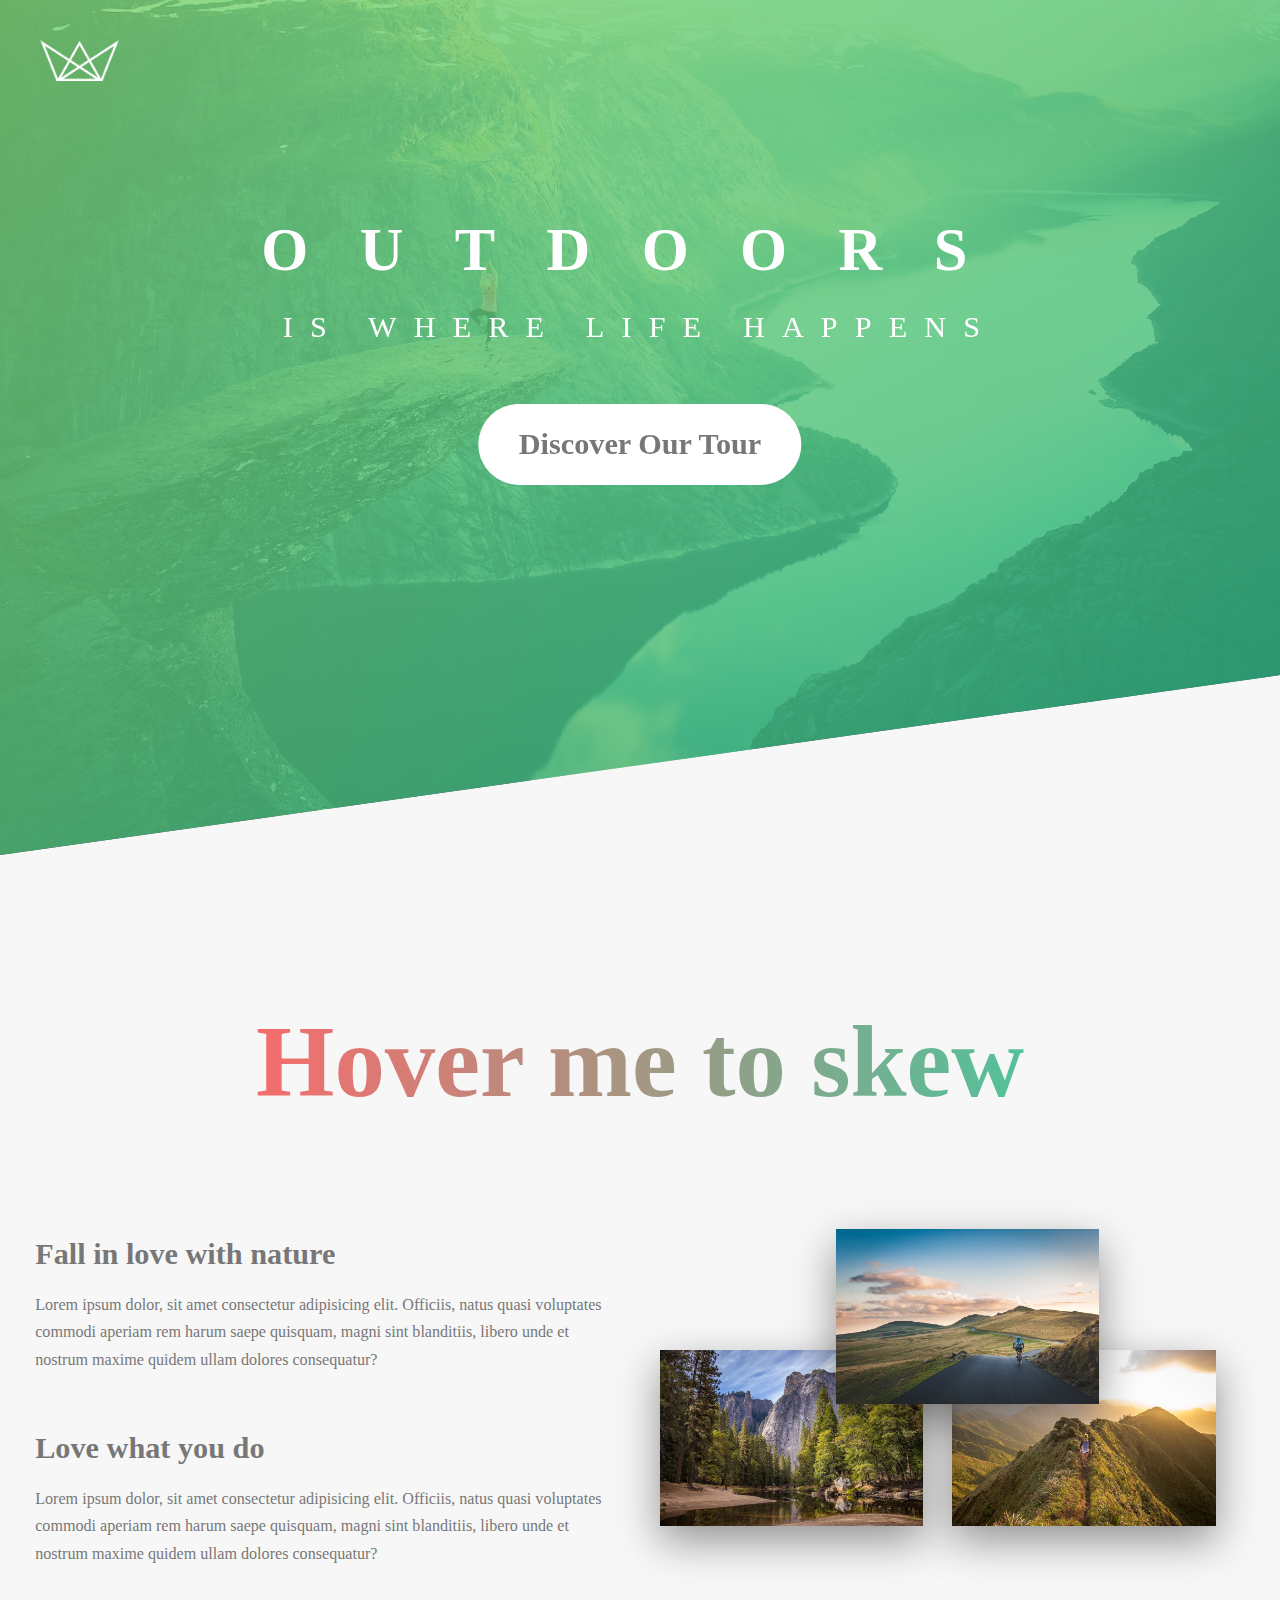
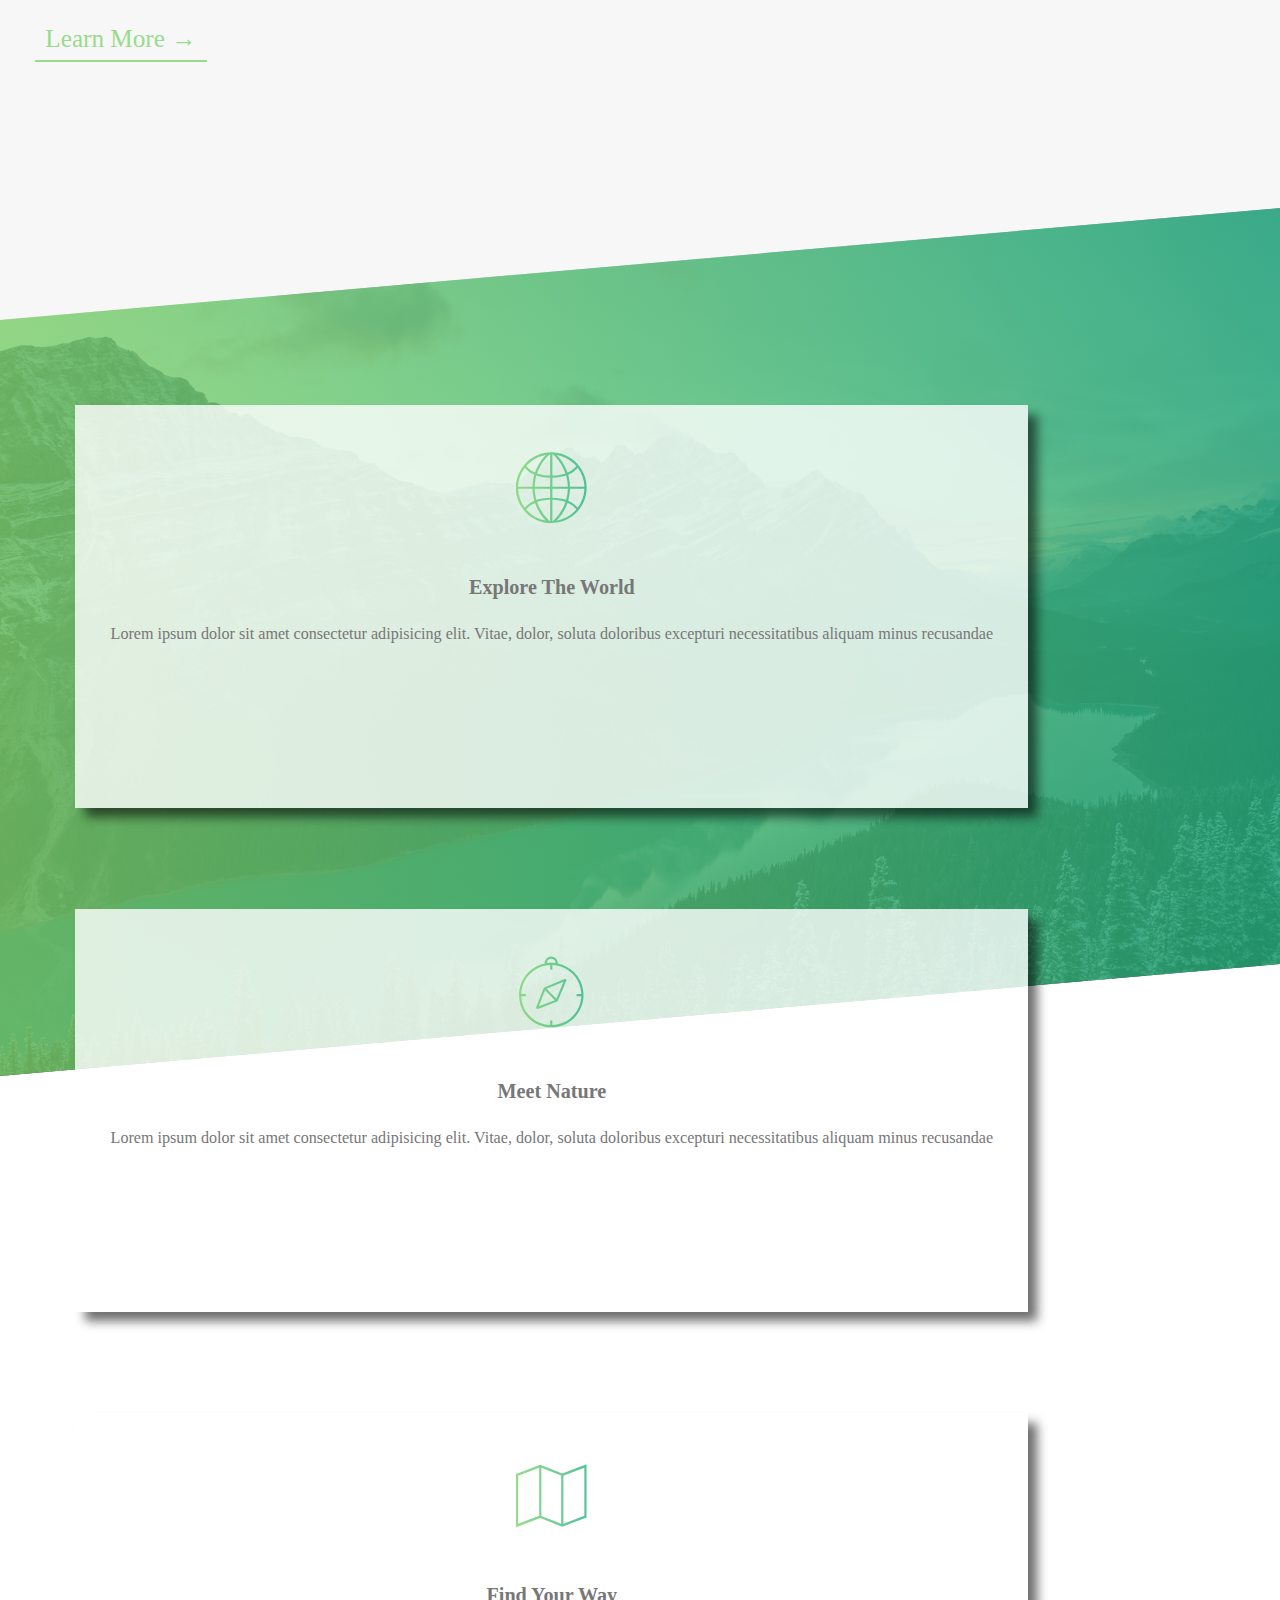
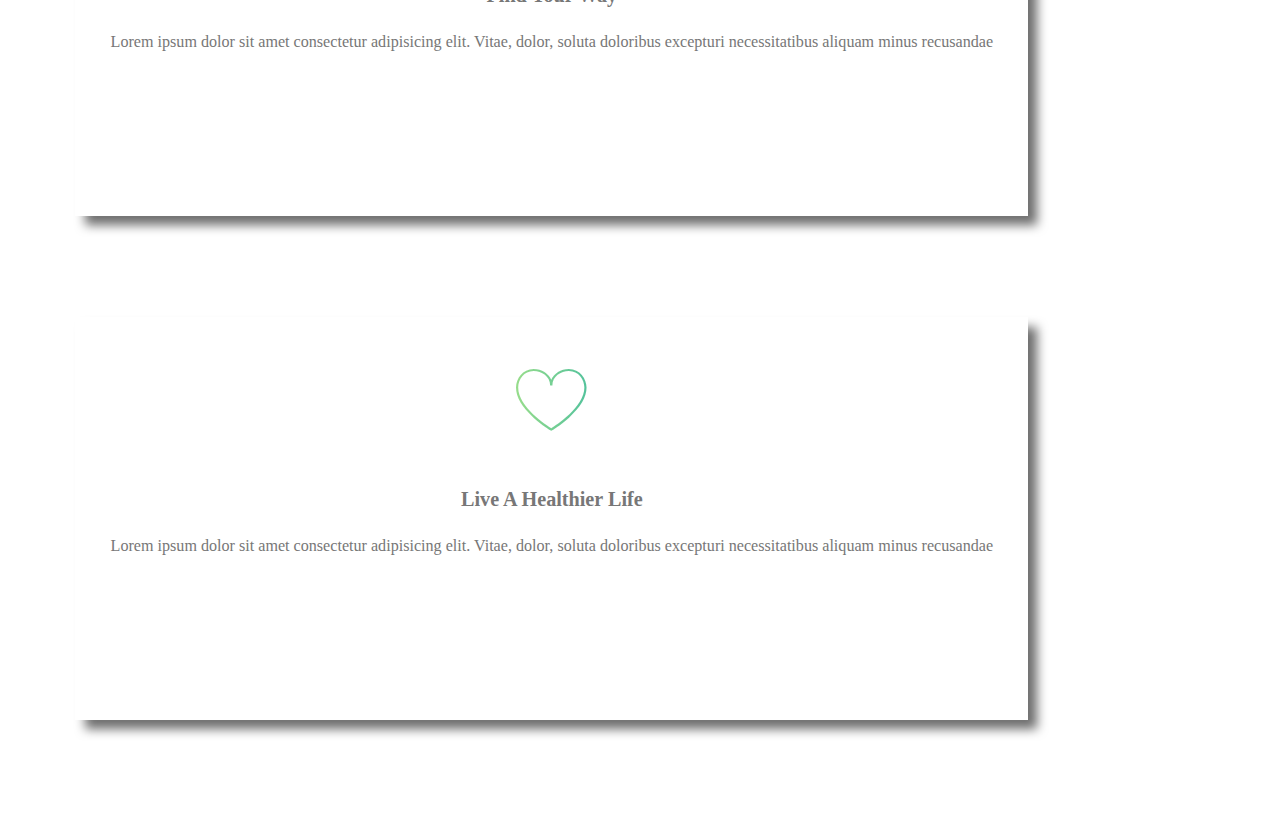
==== commit 97c1ef7d: "made a features section and used skew instead of clip" ====
--- a/natours/natours.html
+++ b/natours/natours.html
@@ -2,8 +2,10 @@
 <html lang="en" dir="ltr">
   <head>
     <meta charset="utf-8">
+   
+    <link href="https://fonts.googleapis.com/css2?family=Lato:wght@100;400;700&display=swap" rel="stylesheet">
+    <link rel="stylesheet" href="fonts.css">
     <link rel="stylesheet" href="sass/styles.css">
-    <link href="https://fonts.googleapis.com/css2?family=Lato:wght@100;400;700&display=swap" rel="stylesheet">
     <title></title>
   </head>
 
@@ -62,6 +64,49 @@
       </div>
     
   </section>
+
+
+
+
+
+  <section class="features"> 
+<div class="row">
+    <div class="col-1-of-4 ">
+      <div class="feature-box">
+        <i class=" feature-box--icon icon-basic-world"></i>
+       
+      <h3 class="heading-tertiary">Explore The World</h3>
+      <p>Lorem ipsum dolor sit amet consectetur adipisicing elit. Vitae, dolor, soluta doloribus excepturi necessitatibus aliquam minus recusandae </p>
+      </div>
+    </div>
+
+    <div class="col-1-of-4">
+      <div class="feature-box">
+        <i class="feature-box--icon icon-basic-compass"></i>
+      <h3 class="heading-tertiary">Meet Nature</h3>
+      <p>Lorem ipsum dolor sit amet consectetur adipisicing elit. Vitae, dolor, soluta doloribus excepturi necessitatibus aliquam minus recusandae </p>
+    </div>
+    </div>
+
+
+    <div class="col-1-of-4">
+      <div class="feature-box">
+        <i class="feature-box--icon icon-basic-map"></i>  
+      <h3 class="heading-tertiary">Find Your Way</h3>
+      <p>Lorem ipsum dolor sit amet consectetur adipisicing elit. Vitae, dolor, soluta doloribus excepturi necessitatibus aliquam minus recusandae </p>
+      </div>
+    </div>
+
+    <div class="col-1-of-4">
+      <div class="feature-box">
+        <i class="feature-box--icon icon-basic-heart"></i>
+      <h3 class="heading-tertiary">Live A Healthier Life</h3>
+      <p>Lorem ipsum dolor sit amet consectetur adipisicing elit. Vitae, dolor, soluta doloribus excepturi necessitatibus aliquam minus recusandae </p>
+   </div>
+    </div>
+
+</div>
+  </section>
 </main>
 
 
--- a/natours/fonts.css
+++ b/natours/fonts.css
@@ -0,0 +1,445 @@
+@charset "UTF-8";
+
+@font-face {
+  font-family: "linea-basic-10";
+  src:url("fonts/linea-basic-10.eot");
+  src:url("fonts/linea-basic-10.eot?#iefix") format("embedded-opentype"),
+    url("fonts/linea-basic-10.woff") format("woff"),
+    url("fonts/linea-basic-10.ttf") format("truetype"),
+    url("fonts/linea-basic-10.svg#linea-basic-10") format("svg");
+  font-weight: normal;
+  font-style: normal;
+
+}
+
+[data-icon]:before {
+  font-family: "linea-basic-10" !important;
+  content: attr(data-icon);
+  font-style: normal !important;
+  font-weight: normal !important;
+  font-variant: normal !important;
+  text-transform: none !important;
+  speak: none;
+  line-height: 1;
+  -webkit-font-smoothing: antialiased;
+  -moz-osx-font-smoothing: grayscale;
+}
+
+[class^="icon-"]:before,
+[class*=" icon-"]:before {
+  font-family: "linea-basic-10" !important;
+  font-style: normal !important;
+  font-weight: normal !important;
+  font-variant: normal !important;
+  text-transform: none !important;
+  speak: none;
+  line-height: 1;
+  -webkit-font-smoothing: antialiased;
+  -moz-osx-font-smoothing: grayscale;
+}
+
+.icon-basic-accelerator:before {
+  content: "a";
+}
+.icon-basic-alarm:before {
+  content: "b";
+}
+.icon-basic-anchor:before {
+  content: "c";
+}
+.icon-basic-anticlockwise:before {
+  content: "d";
+}
+.icon-basic-archive:before {
+  content: "e";
+}
+.icon-basic-archive-full:before {
+  content: "f";
+}
+.icon-basic-ban:before {
+  content: "g";
+}
+.icon-basic-battery-charge:before {
+  content: "h";
+}
+.icon-basic-battery-empty:before {
+  content: "i";
+}
+.icon-basic-battery-full:before {
+  content: "j";
+}
+.icon-basic-battery-half:before {
+  content: "k";
+}
+.icon-basic-bolt:before {
+  content: "l";
+}
+.icon-basic-book:before {
+  content: "m";
+}
+.icon-basic-book-pen:before {
+  content: "n";
+}
+.icon-basic-book-pencil:before {
+  content: "o";
+}
+.icon-basic-bookmark:before {
+  content: "p";
+}
+.icon-basic-calculator:before {
+  content: "q";
+}
+.icon-basic-calendar:before {
+  content: "r";
+}
+.icon-basic-cards-diamonds:before {
+  content: "s";
+}
+.icon-basic-cards-hearts:before {
+  content: "t";
+}
+.icon-basic-case:before {
+  content: "u";
+}
+.icon-basic-chronometer:before {
+  content: "v";
+}
+.icon-basic-clessidre:before {
+  content: "w";
+}
+.icon-basic-clock:before {
+  content: "x";
+}
+.icon-basic-clockwise:before {
+  content: "y";
+}
+.icon-basic-cloud:before {
+  content: "z";
+}
+.icon-basic-clubs:before {
+  content: "A";
+}
+.icon-basic-compass:before {
+  content: "B";
+}
+.icon-basic-cup:before {
+  content: "C";
+}
+.icon-basic-diamonds:before {
+  content: "D";
+}
+.icon-basic-display:before {
+  content: "E";
+}
+.icon-basic-download:before {
+  content: "F";
+}
+.icon-basic-exclamation:before {
+  content: "G";
+}
+.icon-basic-eye:before {
+  content: "H";
+}
+.icon-basic-eye-closed:before {
+  content: "I";
+}
+.icon-basic-female:before {
+  content: "J";
+}
+.icon-basic-flag1:before {
+  content: "K";
+}
+.icon-basic-flag2:before {
+  content: "L";
+}
+.icon-basic-floppydisk:before {
+  content: "M";
+}
+.icon-basic-folder:before {
+  content: "N";
+}
+.icon-basic-folder-multiple:before {
+  content: "O";
+}
+.icon-basic-gear:before {
+  content: "P";
+}
+.icon-basic-geolocalize-01:before {
+  content: "Q";
+}
+.icon-basic-geolocalize-05:before {
+  content: "R";
+}
+.icon-basic-globe:before {
+  content: "S";
+}
+.icon-basic-gunsight:before {
+  content: "T";
+}
+.icon-basic-hammer:before {
+  content: "U";
+}
+.icon-basic-headset:before {
+  content: "V";
+}
+.icon-basic-heart:before {
+  content: "W";
+}
+.icon-basic-heart-broken:before {
+  content: "X";
+}
+.icon-basic-helm:before {
+  content: "Y";
+}
+.icon-basic-home:before {
+  content: "Z";
+}
+.icon-basic-info:before {
+  content: "0";
+}
+.icon-basic-ipod:before {
+  content: "1";
+}
+.icon-basic-joypad:before {
+  content: "2";
+}
+.icon-basic-key:before {
+  content: "3";
+}
+.icon-basic-keyboard:before {
+  content: "4";
+}
+.icon-basic-laptop:before {
+  content: "5";
+}
+.icon-basic-life-buoy:before {
+  content: "6";
+}
+.icon-basic-lightbulb:before {
+  content: "7";
+}
+.icon-basic-link:before {
+  content: "8";
+}
+.icon-basic-lock:before {
+  content: "9";
+}
+.icon-basic-lock-open:before {
+  content: "!";
+}
+.icon-basic-magic-mouse:before {
+  content: "\"";
+}
+.icon-basic-magnifier:before {
+  content: "#";
+}
+.icon-basic-magnifier-minus:before {
+  content: "$";
+}
+.icon-basic-magnifier-plus:before {
+  content: "%";
+}
+.icon-basic-mail:before {
+  content: "&";
+}
+.icon-basic-mail-multiple:before {
+  content: "'";
+}
+.icon-basic-mail-open:before {
+  content: "(";
+}
+.icon-basic-mail-open-text:before {
+  content: ")";
+}
+.icon-basic-male:before {
+  content: "*";
+}
+.icon-basic-map:before {
+  content: "+";
+}
+.icon-basic-message:before {
+  content: ",";
+}
+.icon-basic-message-multiple:before {
+  content: "-";
+}
+.icon-basic-message-txt:before {
+  content: ".";
+}
+.icon-basic-mixer2:before {
+  content: "/";
+}
+.icon-basic-mouse:before {
+  content: ":";
+}
+.icon-basic-notebook:before {
+  content: ";";
+}
+.icon-basic-notebook-pen:before {
+  content: "<";
+}
+.icon-basic-notebook-pencil:before {
+  content: "=";
+}
+.icon-basic-paperplane:before {
+  content: ">";
+}
+.icon-basic-pencil-ruler:before {
+  content: "?";
+}
+.icon-basic-pencil-ruler-pen:before {
+  content: "@";
+}
+.icon-basic-photo:before {
+  content: "[";
+}
+.icon-basic-picture:before {
+  content: "]";
+}
+.icon-basic-picture-multiple:before {
+  content: "^";
+}
+.icon-basic-pin1:before {
+  content: "_";
+}
+.icon-basic-pin2:before {
+  content: "`";
+}
+.icon-basic-postcard:before {
+  content: "{";
+}
+.icon-basic-postcard-multiple:before {
+  content: "|";
+}
+.icon-basic-printer:before {
+  content: "}";
+}
+.icon-basic-question:before {
+  content: "~";
+}
+.icon-basic-rss:before {
+  content: "\\";
+}
+.icon-basic-server:before {
+  content: "\e000";
+}
+.icon-basic-server2:before {
+  content: "\e001";
+}
+.icon-basic-server-cloud:before {
+  content: "\e002";
+}
+.icon-basic-server-download:before {
+  content: "\e003";
+}
+.icon-basic-server-upload:before {
+  content: "\e004";
+}
+.icon-basic-settings:before {
+  content: "\e005";
+}
+.icon-basic-share:before {
+  content: "\e006";
+}
+.icon-basic-sheet:before {
+  content: "\e007";
+}
+.icon-basic-sheet-multiple:before {
+  content: "\e008";
+}
+.icon-basic-sheet-pen:before {
+  content: "\e009";
+}
+.icon-basic-sheet-pencil:before {
+  content: "\e00a";
+}
+.icon-basic-sheet-txt:before {
+  content: "\e00b";
+}
+.icon-basic-signs:before {
+  content: "\e00c";
+}
+.icon-basic-smartphone:before {
+  content: "\e00d";
+}
+.icon-basic-spades:before {
+  content: "\e00e";
+}
+.icon-basic-spread:before {
+  content: "\e00f";
+}
+.icon-basic-spread-bookmark:before {
+  content: "\e010";
+}
+.icon-basic-spread-text:before {
+  content: "\e011";
+}
+.icon-basic-spread-text-bookmark:before {
+  content: "\e012";
+}
+.icon-basic-star:before {
+  content: "\e013";
+}
+.icon-basic-tablet:before {
+  content: "\e014";
+}
+.icon-basic-target:before {
+  content: "\e015";
+}
+.icon-basic-todo:before {
+  content: "\e016";
+}
+.icon-basic-todo-pen:before {
+  content: "\e017";
+}
+.icon-basic-todo-pencil:before {
+  content: "\e018";
+}
+.icon-basic-todo-txt:before {
+  content: "\e019";
+}
+.icon-basic-todolist-pen:before {
+  content: "\e01a";
+}
+.icon-basic-todolist-pencil:before {
+  content: "\e01b";
+}
+.icon-basic-trashcan:before {
+  content: "\e01c";
+}
+.icon-basic-trashcan-full:before {
+  content: "\e01d";
+}
+.icon-basic-trashcan-refresh:before {
+  content: "\e01e";
+}
+.icon-basic-trashcan-remove:before {
+  content: "\e01f";
+}
+.icon-basic-upload:before {
+  content: "\e020";
+}
+.icon-basic-usb:before {
+  content: "\e021";
+}
+.icon-basic-video:before {
+  content: "\e022";
+}
+.icon-basic-watch:before {
+  content: "\e023";
+}
+.icon-basic-webpage:before {
+  content: "\e024";
+}
+.icon-basic-webpage-img-txt:before {
+  content: "\e025";
+}
+.icon-basic-webpage-multiple:before {
+  content: "\e026";
+}
+.icon-basic-webpage-txt:before {
+  content: "\e027";
+}
+.icon-basic-world:before {
+  content: "\e028";
+}
--- a/natours/sass/styles.css
+++ b/natours/sass/styles.css
@@ -279,6 +279,41 @@
   z-index: 0;
 }
 
+.feature-box {
+  background-color: rgba(255, 255, 255, 0.8);
+  margin-left: 4rem;
+  padding: 3.5rem;
+  height: 40rem;
+  text-align: center;
+  margin-top: 10rem;
+  -webkit-transition: all .3s;
+  transition: all .3s;
+  -webkit-box-shadow: 1rem 1rem 1rem rgba(0, 0, 0, 0.575);
+          box-shadow: 1rem 1rem 1rem rgba(0, 0, 0, 0.575);
+}
+
+.feature-box--icon {
+  display: inline-block;
+  background-image: -webkit-gradient(linear, left top, right top, from(rgba(125, 212, 110, 0.8)), to(rgba(41, 179, 130, 0.8)));
+  background-image: linear-gradient(to right, rgba(125, 212, 110, 0.8), rgba(41, 179, 130, 0.8));
+  -webkit-background-clip: text;
+  font-size: 7rem;
+  color: transparent;
+  margin-bottom: 1rem;
+}
+
+.feature-box h3 {
+  font-size: 2rem;
+  margin-bottom: 1.6rem;
+}
+
+.feature-box:hover {
+  -webkit-transform: scale(1.1) translateX(-1rem);
+          transform: scale(1.1) translateX(-1rem);
+  -webkit-box-shadow: 1rem 1rem 0.5rem rgba(0, 0, 0, 0.4);
+          box-shadow: 1rem 1rem 0.5rem rgba(0, 0, 0, 0.4);
+}
+
 header {
   height: 95vh;
   background-image: -webkit-gradient(linear, left top, right bottom, from(rgba(125, 212, 110, 0.8)), to(rgba(41, 179, 130, 0.8))), url("../images/hero.jpg");
@@ -334,9 +369,33 @@
   margin-right: 0rem;
 }
 
+.col-1-of-4 {
+  width: calc((100%-12rem)/4);
+  float: left;
+}
+
 .about-us {
   background-color: #f7f7f7;
   padding-top: 30rem;
   margin-top: -20vh;
+  padding-bottom: 30rem;
+}
+
+.features {
+  background-image: -webkit-gradient(linear, left top, right top, from(rgba(125, 212, 110, 0.8)), to(rgba(41, 179, 130, 0.8))), url("../images/nat-4.jpg");
+  background-image: linear-gradient(to right, rgba(125, 212, 110, 0.8), rgba(41, 179, 130, 0.8)), url("../images/nat-4.jpg");
+  background-size: cover;
+  padding: 4rem;
+  padding-right: 0;
+  padding-left: 0;
+  height: 75rem;
+  -webkit-transform: skewY(-5deg);
+          transform: skewY(-5deg);
+  margin-top: -10rem;
+}
+
+.features > * {
+  -webkit-transform: skewY(5deg);
+          transform: skewY(5deg);
 }
 /*# sourceMappingURL=styles.css.map */